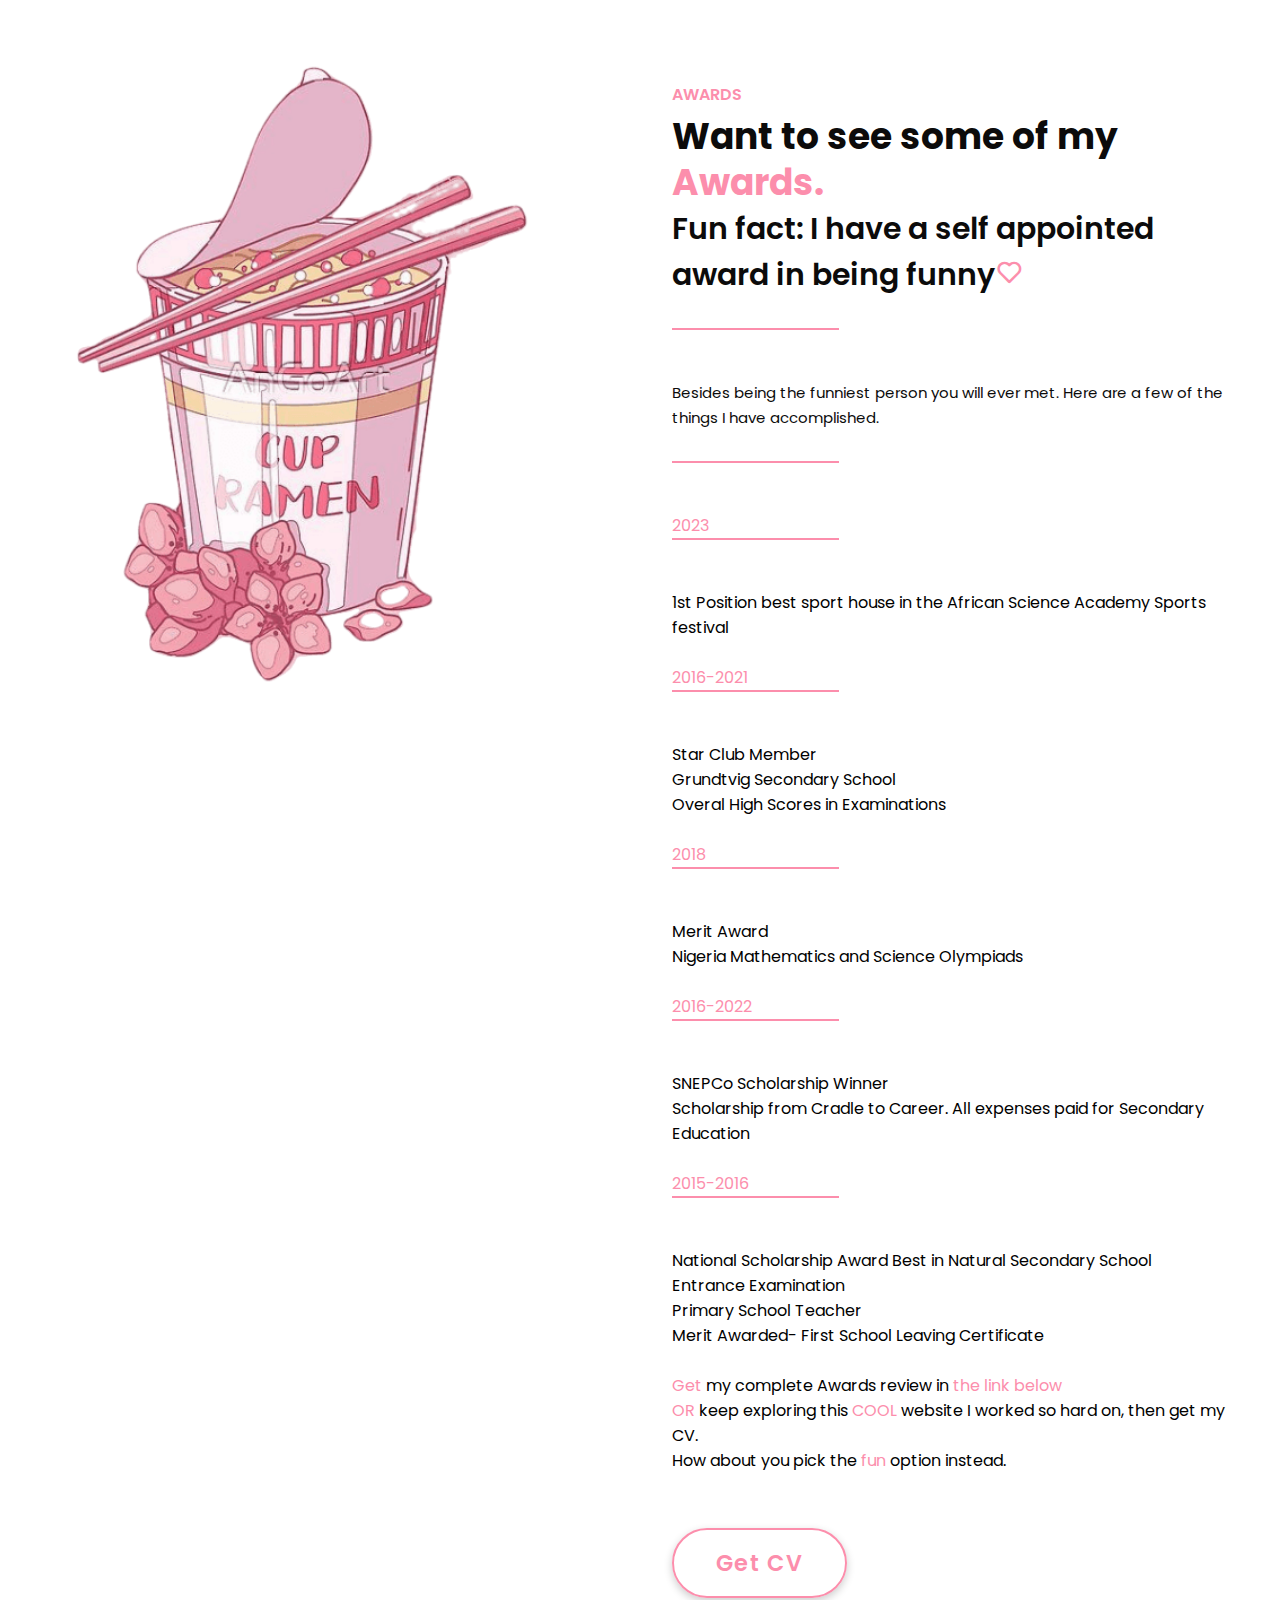
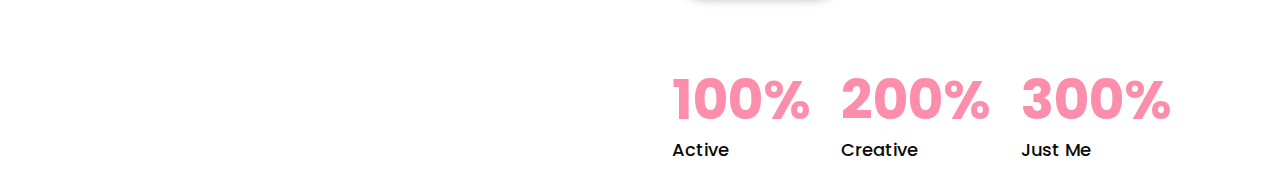
==== Awards.html @ 3ed60f9c "Add files via upload" ====
<!DOCTYPE html>
<html lang="en">

<head>
    <meta charset="UTF-8">
    <meta name="viewport" content="width=device-width, initial-scale=1.0">
    <title>Awards|Resume</title>
    <link rel="stylesheet" href="Extra.css">
    <link href='https://unpkg.com/boxicons@2.1.4/css/boxicons.min.css' rel='stylesheet'>
</head>

<body>


    <section class="about-us">
        <div class="main-img">
            <img src="Hive3/ramen cup.png" alt="">
        </div>

        <div class="text">
            <h4 class="heading">Awards</h4>
            <h1>Want to see some of my <span>Awards.</span><br></h1>
            <h2>Fun fact: I have a self appointed award in being funny<i class='bx bx-heart'></i></h2>
            <hr>
            <p>
                Besides being the funniest person you will ever met. Here are a few of the things I have accomplished.
                <hr>
                <span>2023</span>
                <hr>
                1st Position best sport house in the African Science Academy Sports festival
                <br><br>

                <span>2016-2021</span>
                <hr>
                Star Club Member <br>
                Grundtvig Secondary School<br>
                Overal High Scores in Examinations <br><br>

                <span>2018</span>
                <hr>
                Merit Award <br>
                Nigeria Mathematics and Science Olympiads  <br><br>

                <span>2016-2022</span>
                <hr>
                SNEPCo Scholarship Winner <br>
                Scholarship from Cradle to Career. All expenses paid for Secondary Education<br><br>

                
                <span>2015-2016</span>
                <hr>
                National Scholarship Award Best in Natural Secondary School Entrance Examination<br>
                Primary School Teacher<br>
                Merit Awarded- 
                First School Leaving
                Certificate<br><br>
                <span>Get </span>my complete Awards review in <span>the link below</span><br>
                <span>OR</span> keep exploring this <span>COOL</span> website I worked so hard on, then get my CV. <br>
                How about you pick the <span>fun </span>option instead.<br><br>
            </p>

            <a href="https://docs.google.com/document/d/1LMUIAByoqFhNYo3OoUWipgIEhP4cSiOy/edit?usp=sharing&ouid=107177636014066305234&rtpof=true&sd=true"
                class="btn">Get CV</a>
            <div class="last-text">
                <div class="text1">
                    <h3>100%</h3>
                    <h5>Active</h5>
                </div>

                <div class="text2">
                    <h3>200%</h3>
                    <h5>Creative</h5>
                </div>

                <div class="text3">
                    <h3>300%</h3>
                    <h5>Just Me</h5>
                </div>
            </div>
        </div>
    </section>
</body>

</html>
---- Extra.css ----
@import url("https://fonts.googleapis.com/css2?family=Poppins:wght@200;300;400;500;600;700;800&display=swap");

*{
    margin: 0;
    padding: 0;
    box-sizing: border-box;
    font-family: 'Poppins', sans-serif;
}
:root {
    --bg-color: #fdfdfd;
    --text-color: #333;
    --main-color: #fc8eac;
    --white-color: #fdfdfd;
    --shadow-color: rgba(0, 0, 0, .2);
}
section{
    padding: 4% 10%;
}

.about-us{
    width: 100%;
    height: 100vh;
    background-color: #fff;
    display: grid;
    grid-template-columns: repeat(2,1fr);
    gap: 4rem;
}
.main-img img{
    max-width: 100%;
    width: 560px;
    height: auto;
}
.text{
    padding: 6% 0;
}
.text h4{
    color: #fc8eac;
    font-weight: 600;
    text-transform: uppercase;
    margin-bottom: 10px;
    text-align: left;
    line-height: 1.2;
}
.text h1{
    color: #0c0b0b;
    font-size: 36px;
    font-weight: 700;
    line-height: 46px;
}
.text h2{
    color: #0c0b0b;
    font-size: 30px;
    font-weight: 600;
    line-height: 46px;
    margin-bottom: 30px;
}
.heading {
    font-size: 16px;
    text-align: center;
}
span{
    color: #fc8eac;
}
h2 i{
    font-size: 1.8rem;
    color: #fc8eac;
}
hr{
    width: 30%;
    border: none;
    height: 2px;
    background-color: #fc8eac;
    margin-bottom: 50px;
}
.text p{
    max-width: 600px;
    color: #0c0b0b;
    font-size: 15px;
    font-weight: 400;
    line-height: 1.7;
    margin-bottom: 30px;
}
.btn {
    display: inline-block;
    padding: 1rem 2.6rem;
    background: transparent;
    border: .15rem solid var(--main-color);
    box-shadow: 0 .2rem .5rem var(--shadow-color);
    font-size: 1.4rem;
    color: var(--main-color);
    letter-spacing: .1rem;
    font-weight: 600;
    border-radius: 35px;
    transition: .5s ease;
    margin-bottom: 60px;
}

.btn:hover {
    background: var(--main-color);
    color: var(--white-color);
}
a {
    text-decoration: none;
}
.last-text{
    display: flex;
}
.text1{
    margin-right: 30px;
}
.last-text h3{
    color: #fc8eac;
    font-size: 55px;
    font-weight: 700;
}
.text2{
    margin-right: 30px;
}
.last-text h5{
    color: #0c0b0b;
    font-size: 18px;
    font-weight: 500;
    line-height: 18px;
}

@media(max-width:1385px){
    section{
        padding: 4% 4%;
        transition: .3s;
    }
    .main-img img{
        width: 500px;
        height: auto;
        transition: .3s;
    }
}
@media(max-width:1240px){
    .text h1{
        font-size: 30px;
        transition: .3s;
    }
}
@media(max-width:1040px){
    .about-us{
        grid-template-columns: 1fr;
        height: 100%;
    }
    .main-img img{
        padding-top: 40px;
    }
}
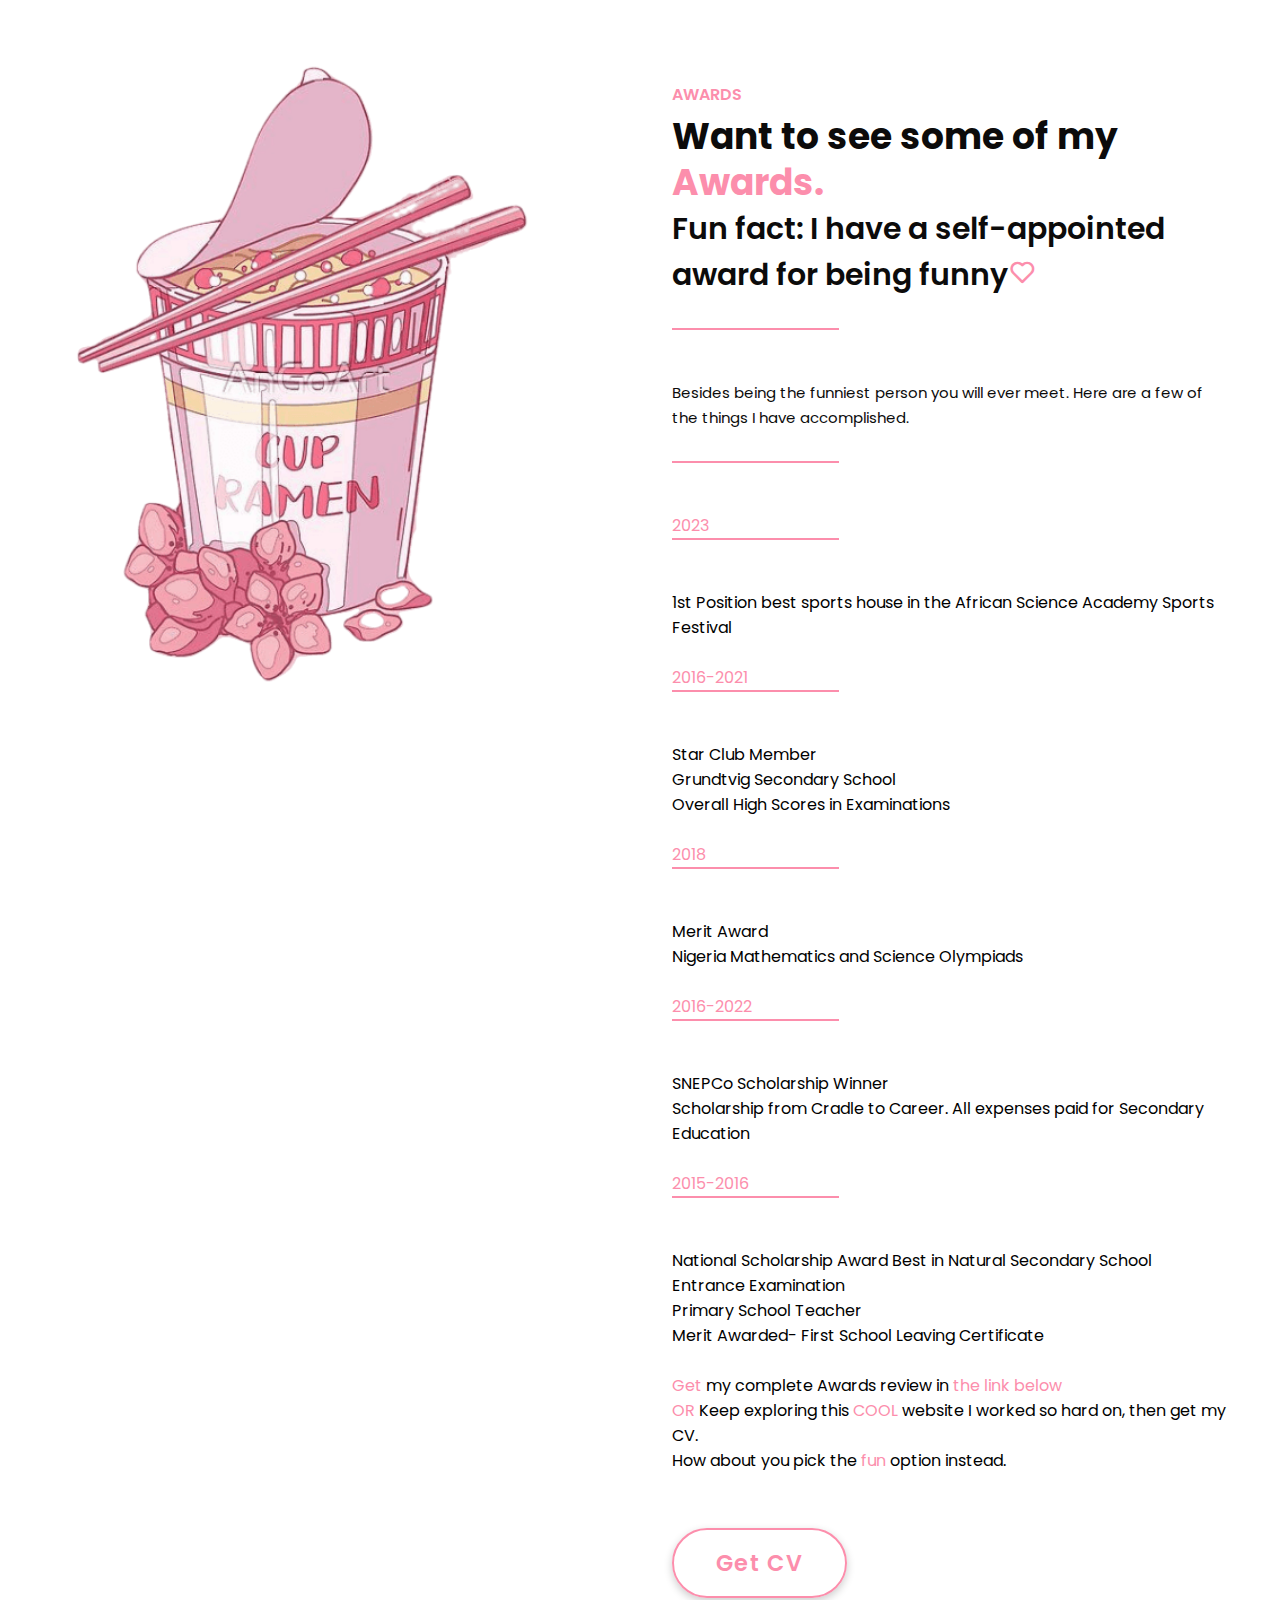
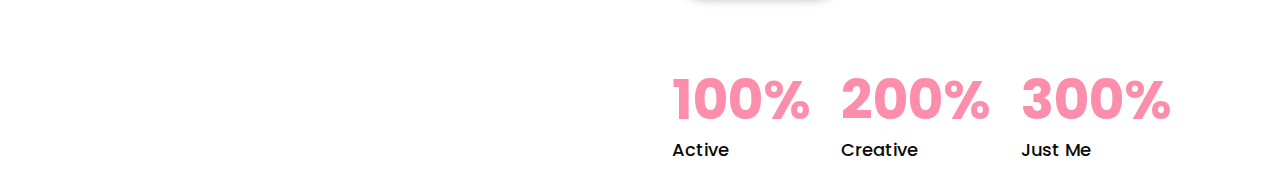
==== commit 60624130: "Update Awards.html" ====
--- a/Awards.html
+++ b/Awards.html
@@ -5,6 +5,7 @@
     <meta charset="UTF-8">
     <meta name="viewport" content="width=device-width, initial-scale=1.0">
     <title>Awards|Resume</title>
+    <link rel="shortcut icon" type="x-icon" href="./waves/hive-regular-216.png">
     <link rel="stylesheet" href="Extra.css">
     <link href='https://unpkg.com/boxicons@2.1.4/css/boxicons.min.css' rel='stylesheet'>
 </head>
@@ -20,21 +21,21 @@
         <div class="text">
             <h4 class="heading">Awards</h4>
             <h1>Want to see some of my <span>Awards.</span><br></h1>
-            <h2>Fun fact: I have a self appointed award in being funny<i class='bx bx-heart'></i></h2>
+            <h2>Fun fact: I have a self-appointed award for being funny<i class='bx bx-heart'></i></h2>
             <hr>
             <p>
-                Besides being the funniest person you will ever met. Here are a few of the things I have accomplished.
+                Besides being the funniest person you will ever meet. Here are a few of the things I have accomplished.
                 <hr>
                 <span>2023</span>
                 <hr>
-                1st Position best sport house in the African Science Academy Sports festival
+                1st Position best sports house in the African Science Academy Sports Festival
                 <br><br>
 
                 <span>2016-2021</span>
                 <hr>
                 Star Club Member <br>
                 Grundtvig Secondary School<br>
-                Overal High Scores in Examinations <br><br>
+                Overall High Scores in Examinations <br><br>
 
                 <span>2018</span>
                 <hr>
@@ -55,7 +56,7 @@
                 First School Leaving
                 Certificate<br><br>
                 <span>Get </span>my complete Awards review in <span>the link below</span><br>
-                <span>OR</span> keep exploring this <span>COOL</span> website I worked so hard on, then get my CV. <br>
+                <span>OR</span> Keep exploring this <span>COOL</span> website I worked so hard on, then get my CV. <br>
                 How about you pick the <span>fun </span>option instead.<br><br>
             </p>
 
@@ -81,4 +82,4 @@
     </section>
 </body>
 
-</html>+</html>
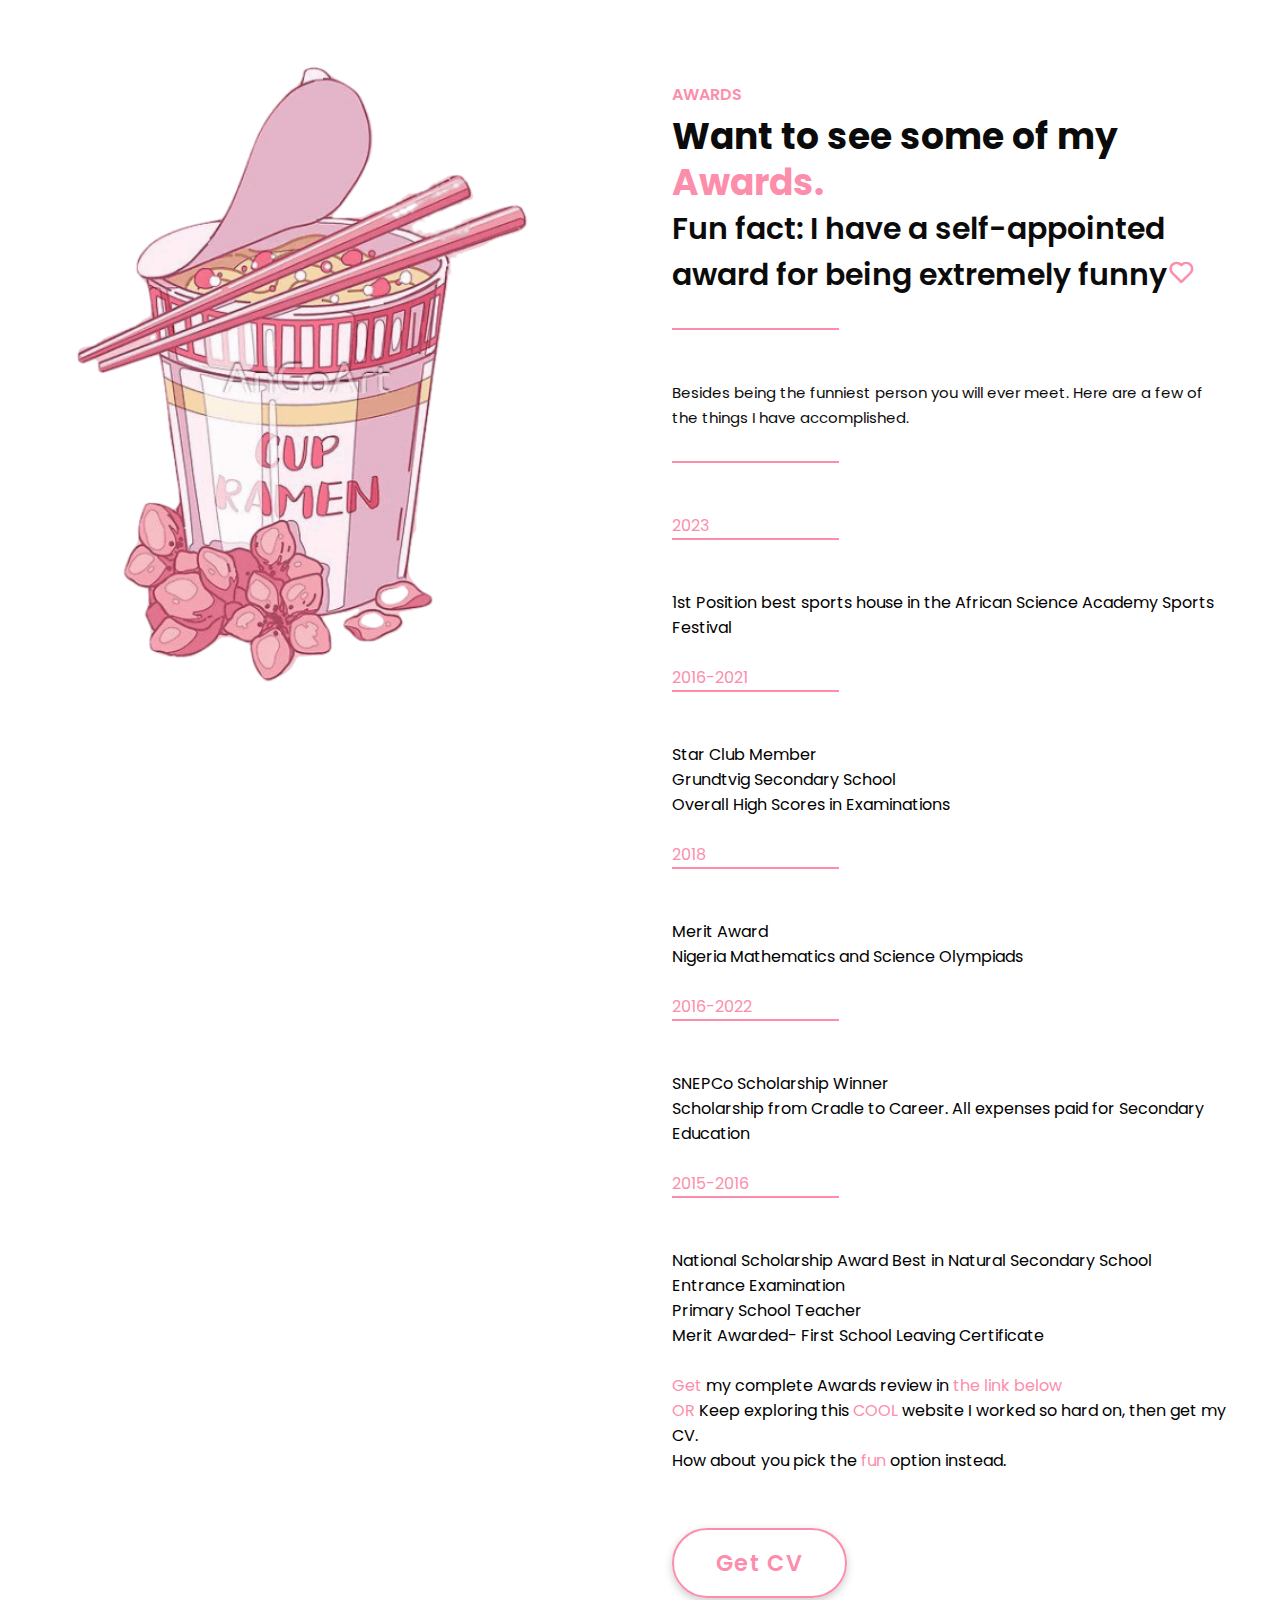
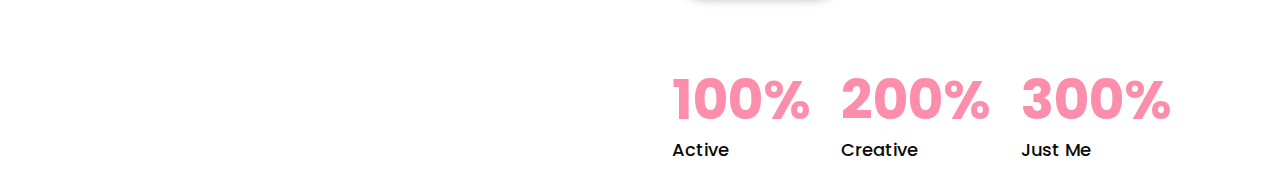
==== commit 0f597046: "Update Awards.html" ====
--- a/Awards.html
+++ b/Awards.html
@@ -21,7 +21,7 @@
         <div class="text">
             <h4 class="heading">Awards</h4>
             <h1>Want to see some of my <span>Awards.</span><br></h1>
-            <h2>Fun fact: I have a self-appointed award for being funny<i class='bx bx-heart'></i></h2>
+            <h2>Fun fact: I have a self-appointed award for being extremely funny<i class='bx bx-heart'></i></h2>
             <hr>
             <p>
                 Besides being the funniest person you will ever meet. Here are a few of the things I have accomplished.
